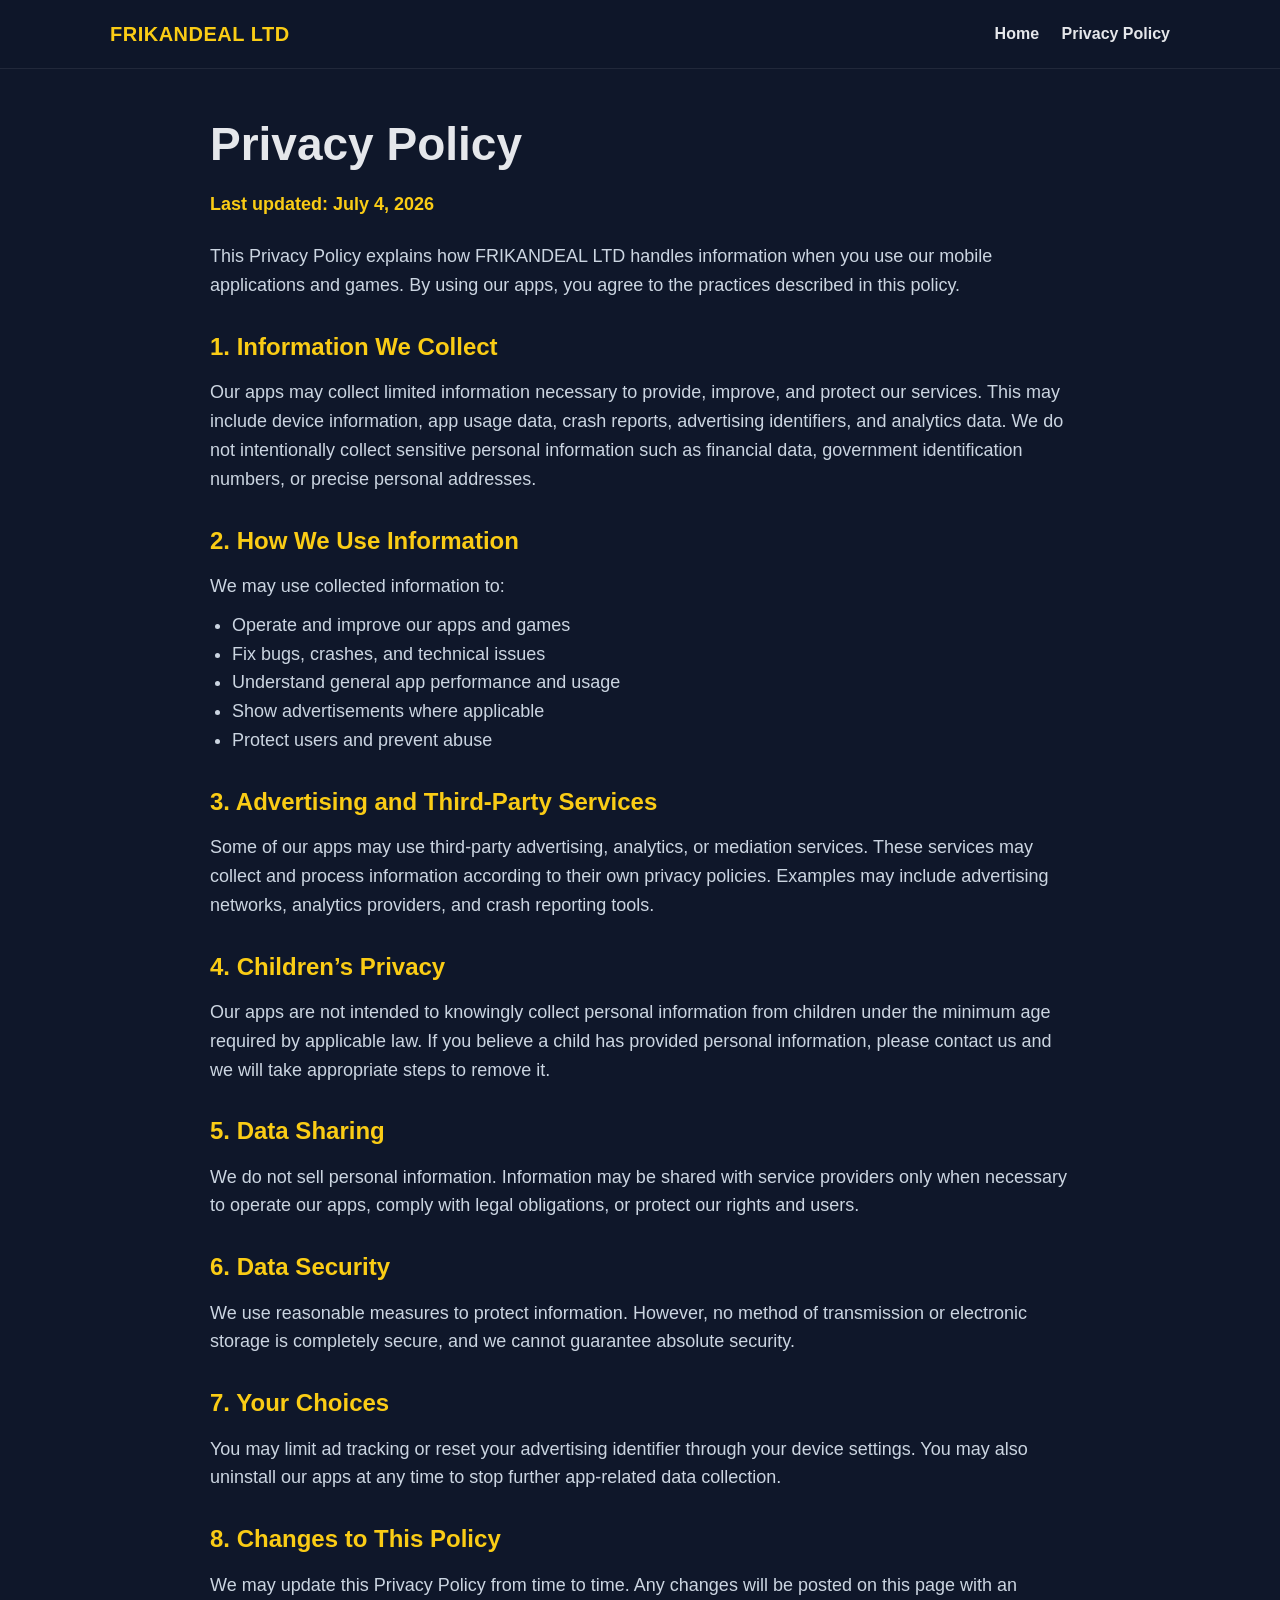
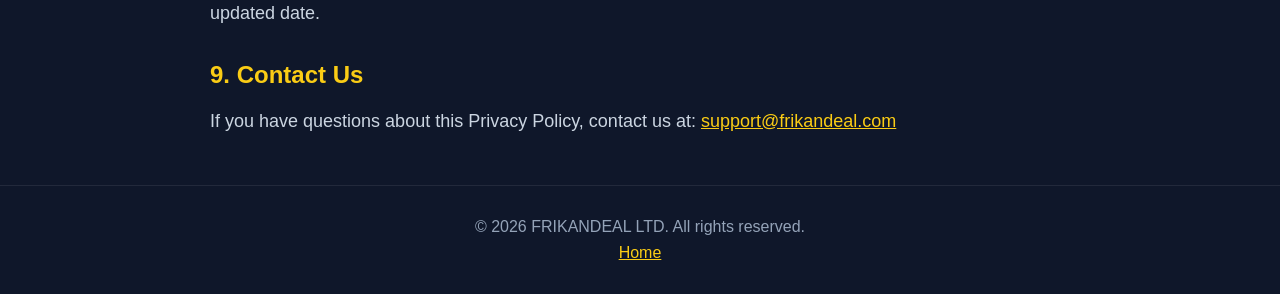
==== privacy.html @ 895f9fc6 "Add files via upload" ====
<!DOCTYPE html>
<html lang="en">
<head>
  <meta charset="UTF-8" />
  <meta name="viewport" content="width=device-width, initial-scale=1.0" />
  <title>Privacy Policy - FRIKANDEAL LTD</title>
  <meta name="description" content="Privacy Policy for FRIKANDEAL LTD mobile applications and games." />
  <link rel="stylesheet" href="style.css" />
</head>
<body>
  <header class="header">
    <nav class="nav">
      <a class="logo" href="index.html">FRIKANDEAL LTD</a>
      <div class="nav-links">
        <a href="index.html">Home</a>
        <a href="privacy.html">Privacy Policy</a>
      </div>
    </nav>
  </header>

  <main class="policy">
    <h1>Privacy Policy</h1>
    <p class="updated">Last updated: July 4, 2026</p>

    <p>
      This Privacy Policy explains how FRIKANDEAL LTD handles information when you use our mobile
      applications and games. By using our apps, you agree to the practices described in this policy.
    </p>

    <h2>1. Information We Collect</h2>
    <p>
      Our apps may collect limited information necessary to provide, improve, and protect our services.
      This may include device information, app usage data, crash reports, advertising identifiers, and
      analytics data. We do not intentionally collect sensitive personal information such as financial data,
      government identification numbers, or precise personal addresses.
    </p>

    <h2>2. How We Use Information</h2>
    <p>We may use collected information to:</p>
    <ul>
      <li>Operate and improve our apps and games</li>
      <li>Fix bugs, crashes, and technical issues</li>
      <li>Understand general app performance and usage</li>
      <li>Show advertisements where applicable</li>
      <li>Protect users and prevent abuse</li>
    </ul>

    <h2>3. Advertising and Third-Party Services</h2>
    <p>
      Some of our apps may use third-party advertising, analytics, or mediation services. These services may
      collect and process information according to their own privacy policies. Examples may include advertising
      networks, analytics providers, and crash reporting tools.
    </p>

    <h2>4. Children’s Privacy</h2>
    <p>
      Our apps are not intended to knowingly collect personal information from children under the minimum age
      required by applicable law. If you believe a child has provided personal information, please contact us and
      we will take appropriate steps to remove it.
    </p>

    <h2>5. Data Sharing</h2>
    <p>
      We do not sell personal information. Information may be shared with service providers only when necessary
      to operate our apps, comply with legal obligations, or protect our rights and users.
    </p>

    <h2>6. Data Security</h2>
    <p>
      We use reasonable measures to protect information. However, no method of transmission or electronic
      storage is completely secure, and we cannot guarantee absolute security.
    </p>

    <h2>7. Your Choices</h2>
    <p>
      You may limit ad tracking or reset your advertising identifier through your device settings. You may also
      uninstall our apps at any time to stop further app-related data collection.
    </p>

    <h2>8. Changes to This Policy</h2>
    <p>
      We may update this Privacy Policy from time to time. Any changes will be posted on this page with an
      updated date.
    </p>

    <h2>9. Contact Us</h2>
    <p>
      If you have questions about this Privacy Policy, contact us at:
      <a href="mailto:support@frikandeal.com">support@frikandeal.com</a>
    </p>
  </main>

  <footer class="footer">
    <p>© 2026 FRIKANDEAL LTD. All rights reserved.</p>
    <p><a href="index.html">Home</a></p>
  </footer>
</body>
</html>
---- style.css ----
* {
  box-sizing: border-box;
  margin: 0;
  padding: 0;
}

body {
  font-family: Arial, Helvetica, sans-serif;
  background: #0f172a;
  color: #e5e7eb;
  line-height: 1.6;
}

.header {
  background: rgba(15, 23, 42, 0.95);
  border-bottom: 1px solid rgba(255, 255, 255, 0.08);
  position: sticky;
  top: 0;
  z-index: 10;
}

.nav {
  max-width: 1100px;
  margin: auto;
  padding: 18px 20px;
  display: flex;
  justify-content: space-between;
  align-items: center;
}

.logo {
  color: #facc15;
  font-weight: 800;
  font-size: 20px;
  text-decoration: none;
  letter-spacing: 0.5px;
}

.nav-links a {
  color: #e5e7eb;
  text-decoration: none;
  margin-left: 18px;
  font-weight: 600;
}

.nav-links a:hover,
a:hover {
  color: #facc15;
}

.hero {
  min-height: 70vh;
  display: flex;
  align-items: center;
  justify-content: center;
  padding: 70px 20px;
  background:
    radial-gradient(circle at top left, rgba(250, 204, 21, 0.18), transparent 35%),
    radial-gradient(circle at bottom right, rgba(34, 197, 94, 0.15), transparent 35%);
}

.hero-content {
  max-width: 850px;
  text-align: center;
}

.badge {
  display: inline-block;
  padding: 8px 14px;
  border-radius: 999px;
  background: rgba(250, 204, 21, 0.12);
  color: #facc15;
  border: 1px solid rgba(250, 204, 21, 0.35);
  margin-bottom: 18px;
  font-weight: 700;
}

h1 {
  font-size: clamp(36px, 6vw, 66px);
  line-height: 1.1;
  margin-bottom: 20px;
}

h2 {
  color: #facc15;
  margin: 28px 0 12px;
}

h3 {
  color: #facc15;
  margin-bottom: 10px;
}

.hero p,
.section p,
.policy p,
.policy li {
  color: #cbd5e1;
  font-size: 18px;
}

.hero-actions {
  margin-top: 30px;
}

.btn {
  display: inline-block;
  padding: 13px 22px;
  border-radius: 10px;
  text-decoration: none;
  margin: 8px;
  font-weight: 700;
}

.primary {
  background: #facc15;
  color: #111827;
}

.secondary {
  border: 1px solid rgba(255, 255, 255, 0.25);
  color: #e5e7eb;
}

.section,
.cards,
.policy {
  max-width: 1100px;
  margin: auto;
  padding: 50px 20px;
}

.cards {
  display: grid;
  grid-template-columns: repeat(3, 1fr);
  gap: 20px;
}

.card {
  background: rgba(255, 255, 255, 0.06);
  border: 1px solid rgba(255, 255, 255, 0.08);
  padding: 24px;
  border-radius: 16px;
}

.policy {
  max-width: 900px;
}

.policy h1 {
  font-size: 46px;
}

.policy ul {
  margin-left: 22px;
  margin-top: 10px;
}

.updated {
  color: #facc15 !important;
  font-weight: 700;
  margin-bottom: 24px;
}

a {
  color: #facc15;
}

.footer {
  text-align: center;
  padding: 28px 20px;
  border-top: 1px solid rgba(255, 255, 255, 0.08);
  color: #94a3b8;
}

@media (max-width: 760px) {
  .nav {
    flex-direction: column;
    gap: 12px;
  }

  .nav-links a {
    margin: 0 8px;
  }

  .cards {
    grid-template-columns: 1fr;
  }
}
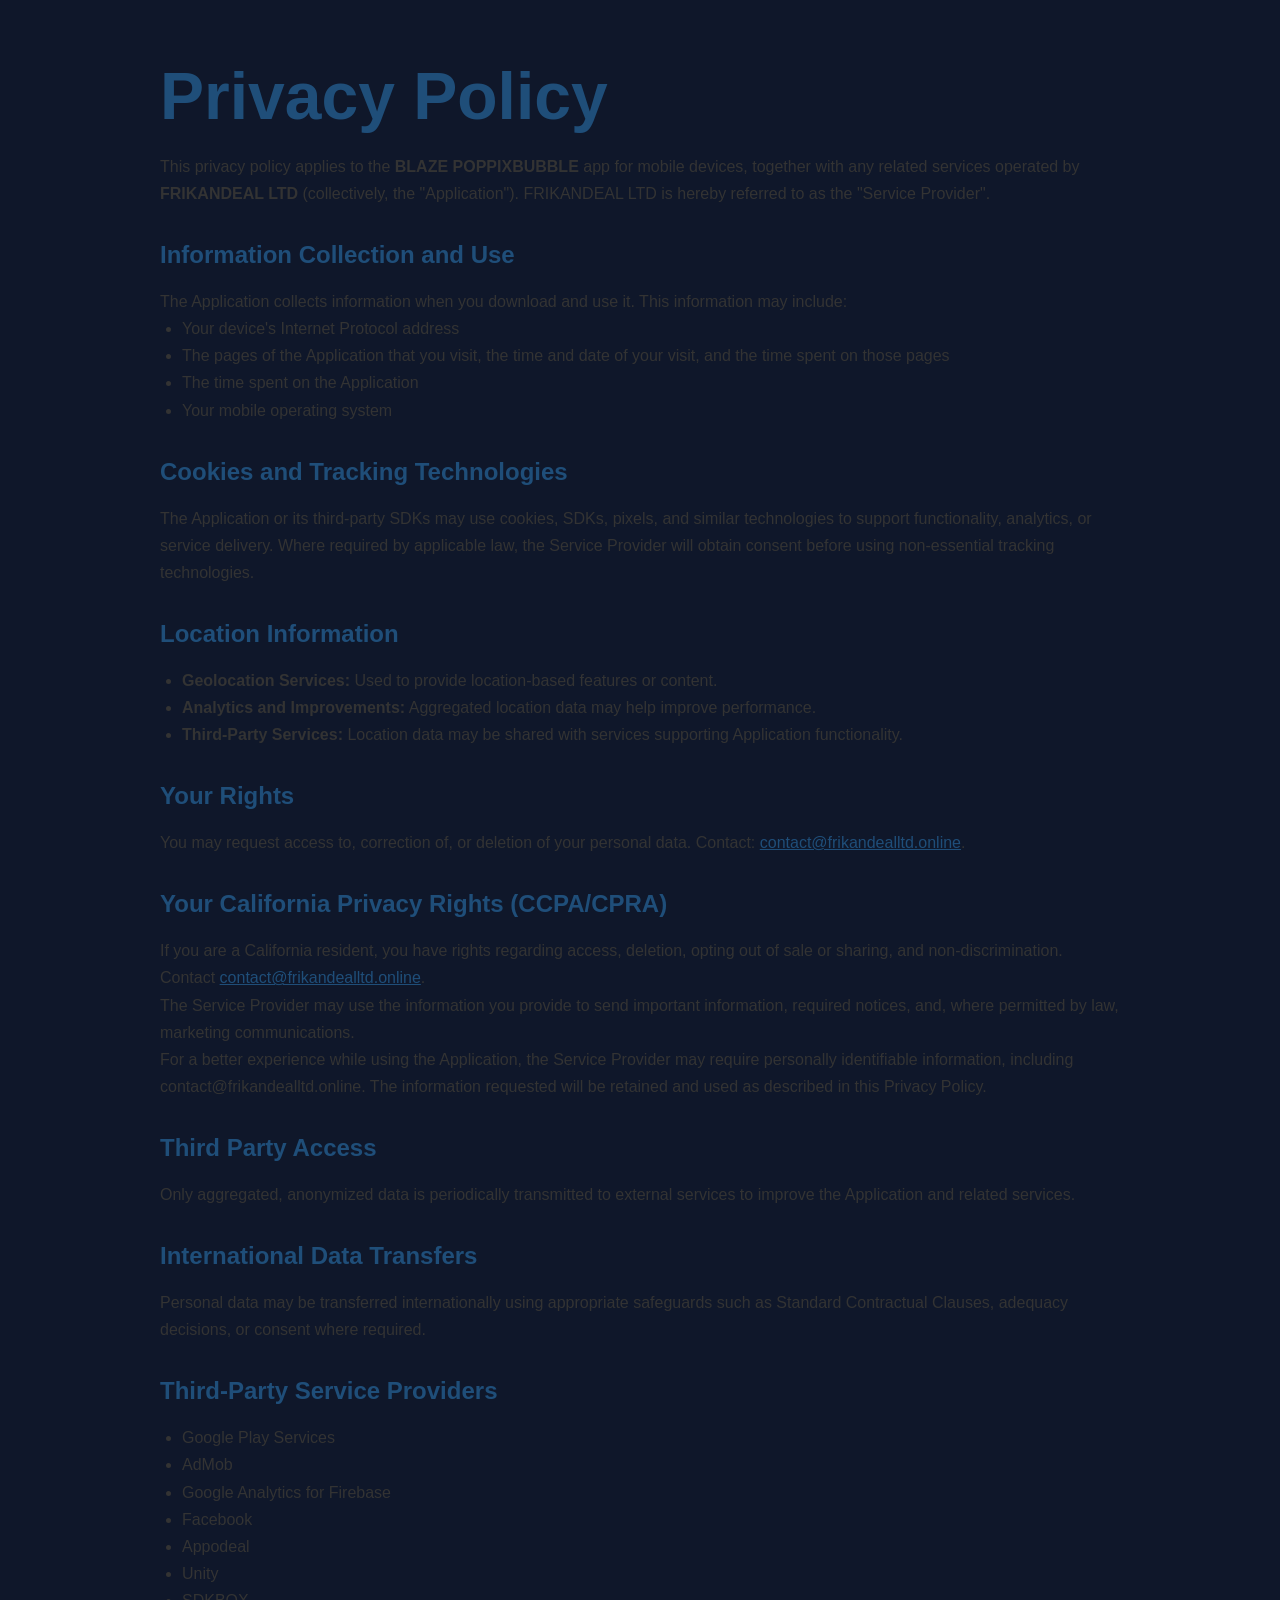
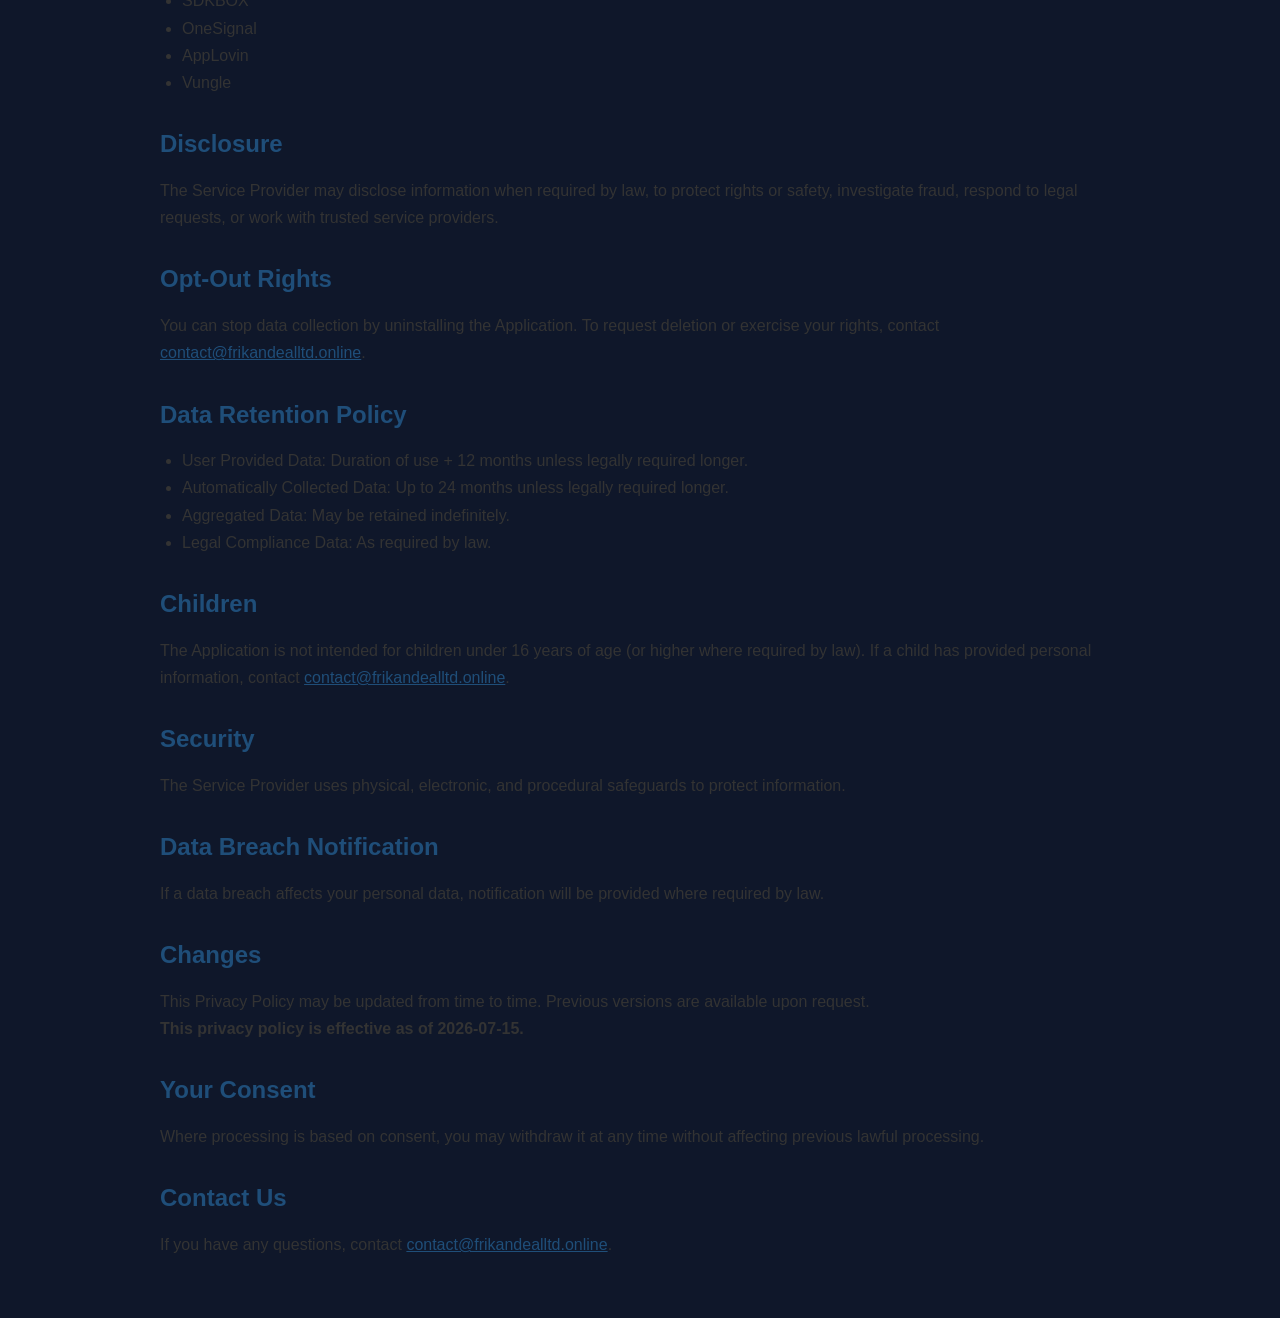
==== commit 4265291b: "privacy.html" ====
--- a/privacy.html
+++ b/privacy.html
@@ -1,98 +1,104 @@
 <!DOCTYPE html>
 <html lang="en">
 <head>
-  <meta charset="UTF-8" />
-  <meta name="viewport" content="width=device-width, initial-scale=1.0" />
-  <title>Privacy Policy - FRIKANDEAL LTD</title>
-  <meta name="description" content="Privacy Policy for FRIKANDEAL LTD mobile applications and games." />
-  <link rel="stylesheet" href="style.css" />
+<meta charset="UTF-8">
+<meta name="viewport" content="width=device-width, initial-scale=1.0">
+<title>Privacy Policy - FRIKANDEAL LTD</title>
+<link rel="stylesheet" href="style.css">
+<style>
+body{font-family:Arial,sans-serif;line-height:1.7;max-width:1000px;margin:40px auto;padding:20px;color:#333}
+h1,h2{color:#1f4e79}
+a{color:#1f4e79}
+ul{padding-left:22px}
+</style>
 </head>
 <body>
-  <header class="header">
-    <nav class="nav">
-      <a class="logo" href="index.html">FRIKANDEAL LTD</a>
-      <div class="nav-links">
-        <a href="index.html">Home</a>
-        <a href="privacy.html">Privacy Policy</a>
-      </div>
-    </nav>
-  </header>
+<h1>Privacy Policy</h1>
 
-  <main class="policy">
-    <h1>Privacy Policy</h1>
-    <p class="updated">Last updated: July 4, 2026</p>
+<p>This privacy policy applies to the <strong>BLAZE POPPIXBUBBLE</strong> app for mobile devices, together with any related services operated by <strong>FRIKANDEAL LTD</strong> (collectively, the "Application"). FRIKANDEAL LTD is hereby referred to as the "Service Provider".</p>
 
-    <p>
-      This Privacy Policy explains how FRIKANDEAL LTD handles information when you use our mobile
-      applications and games. By using our apps, you agree to the practices described in this policy.
-    </p>
+<h2>Information Collection and Use</h2>
+<p>The Application collects information when you download and use it. This information may include:</p>
+<ul>
+<li>Your device's Internet Protocol address</li>
+<li>The pages of the Application that you visit, the time and date of your visit, and the time spent on those pages</li>
+<li>The time spent on the Application</li>
+<li>Your mobile operating system</li>
+</ul>
 
-    <h2>1. Information We Collect</h2>
-    <p>
-      Our apps may collect limited information necessary to provide, improve, and protect our services.
-      This may include device information, app usage data, crash reports, advertising identifiers, and
-      analytics data. We do not intentionally collect sensitive personal information such as financial data,
-      government identification numbers, or precise personal addresses.
-    </p>
+<h2>Cookies and Tracking Technologies</h2>
+<p>The Application or its third-party SDKs may use cookies, SDKs, pixels, and similar technologies to support functionality, analytics, or service delivery. Where required by applicable law, the Service Provider will obtain consent before using non-essential tracking technologies.</p>
 
-    <h2>2. How We Use Information</h2>
-    <p>We may use collected information to:</p>
-    <ul>
-      <li>Operate and improve our apps and games</li>
-      <li>Fix bugs, crashes, and technical issues</li>
-      <li>Understand general app performance and usage</li>
-      <li>Show advertisements where applicable</li>
-      <li>Protect users and prevent abuse</li>
-    </ul>
+<h2>Location Information</h2>
+<ul>
+<li><strong>Geolocation Services:</strong> Used to provide location-based features or content.</li>
+<li><strong>Analytics and Improvements:</strong> Aggregated location data may help improve performance.</li>
+<li><strong>Third-Party Services:</strong> Location data may be shared with services supporting Application functionality.</li>
+</ul>
 
-    <h2>3. Advertising and Third-Party Services</h2>
-    <p>
-      Some of our apps may use third-party advertising, analytics, or mediation services. These services may
-      collect and process information according to their own privacy policies. Examples may include advertising
-      networks, analytics providers, and crash reporting tools.
-    </p>
+<h2>Your Rights</h2>
+<p>You may request access to, correction of, or deletion of your personal data. Contact: <a href="mailto:contact@frikandealltd.online">contact@frikandealltd.online</a>.</p>
 
-    <h2>4. Children’s Privacy</h2>
-    <p>
-      Our apps are not intended to knowingly collect personal information from children under the minimum age
-      required by applicable law. If you believe a child has provided personal information, please contact us and
-      we will take appropriate steps to remove it.
-    </p>
+<h2>Your California Privacy Rights (CCPA/CPRA)</h2>
+<p>If you are a California resident, you have rights regarding access, deletion, opting out of sale or sharing, and non-discrimination. Contact <a href="mailto:contact@frikandealltd.online">contact@frikandealltd.online</a>.</p>
 
-    <h2>5. Data Sharing</h2>
-    <p>
-      We do not sell personal information. Information may be shared with service providers only when necessary
-      to operate our apps, comply with legal obligations, or protect our rights and users.
-    </p>
+<p>The Service Provider may use the information you provide to send important information, required notices, and, where permitted by law, marketing communications.</p>
 
-    <h2>6. Data Security</h2>
-    <p>
-      We use reasonable measures to protect information. However, no method of transmission or electronic
-      storage is completely secure, and we cannot guarantee absolute security.
-    </p>
+<p>For a better experience while using the Application, the Service Provider may require personally identifiable information, including contact@frikandealltd.online. The information requested will be retained and used as described in this Privacy Policy.</p>
 
-    <h2>7. Your Choices</h2>
-    <p>
-      You may limit ad tracking or reset your advertising identifier through your device settings. You may also
-      uninstall our apps at any time to stop further app-related data collection.
-    </p>
+<h2>Third Party Access</h2>
+<p>Only aggregated, anonymized data is periodically transmitted to external services to improve the Application and related services.</p>
 
-    <h2>8. Changes to This Policy</h2>
-    <p>
-      We may update this Privacy Policy from time to time. Any changes will be posted on this page with an
-      updated date.
-    </p>
+<h2>International Data Transfers</h2>
+<p>Personal data may be transferred internationally using appropriate safeguards such as Standard Contractual Clauses, adequacy decisions, or consent where required.</p>
 
-    <h2>9. Contact Us</h2>
-    <p>
-      If you have questions about this Privacy Policy, contact us at:
-      <a href="mailto:support@frikandeal.com">support@frikandeal.com</a>
-    </p>
-  </main>
+<h2>Third-Party Service Providers</h2>
+<ul>
+<li>Google Play Services</li>
+<li>AdMob</li>
+<li>Google Analytics for Firebase</li>
+<li>Facebook</li>
+<li>Appodeal</li>
+<li>Unity</li>
+<li>SDKBOX</li>
+<li>OneSignal</li>
+<li>AppLovin</li>
+<li>Vungle</li>
+</ul>
 
-  <footer class="footer">
-    <p>© 2026 FRIKANDEAL LTD. All rights reserved.</p>
-    <p><a href="index.html">Home</a></p>
-  </footer>
+<h2>Disclosure</h2>
+<p>The Service Provider may disclose information when required by law, to protect rights or safety, investigate fraud, respond to legal requests, or work with trusted service providers.</p>
+
+<h2>Opt-Out Rights</h2>
+<p>You can stop data collection by uninstalling the Application. To request deletion or exercise your rights, contact <a href="mailto:contact@frikandealltd.online">contact@frikandealltd.online</a>.</p>
+
+<h2>Data Retention Policy</h2>
+<ul>
+<li>User Provided Data: Duration of use + 12 months unless legally required longer.</li>
+<li>Automatically Collected Data: Up to 24 months unless legally required longer.</li>
+<li>Aggregated Data: May be retained indefinitely.</li>
+<li>Legal Compliance Data: As required by law.</li>
+</ul>
+
+<h2>Children</h2>
+<p>The Application is not intended for children under 16 years of age (or higher where required by law). If a child has provided personal information, contact <a href="mailto:contact@frikandealltd.online">contact@frikandealltd.online</a>.</p>
+
+<h2>Security</h2>
+<p>The Service Provider uses physical, electronic, and procedural safeguards to protect information.</p>
+
+<h2>Data Breach Notification</h2>
+<p>If a data breach affects your personal data, notification will be provided where required by law.</p>
+
+<h2>Changes</h2>
+<p>This Privacy Policy may be updated from time to time. Previous versions are available upon request.</p>
+
+<p><strong>This privacy policy is effective as of 2026-07-15.</strong></p>
+
+<h2>Your Consent</h2>
+<p>Where processing is based on consent, you may withdraw it at any time without affecting previous lawful processing.</p>
+
+<h2>Contact Us</h2>
+<p>If you have any questions, contact <a href="mailto:contact@frikandealltd.online">contact@frikandealltd.online</a>.</p>
+
 </body>
 </html>
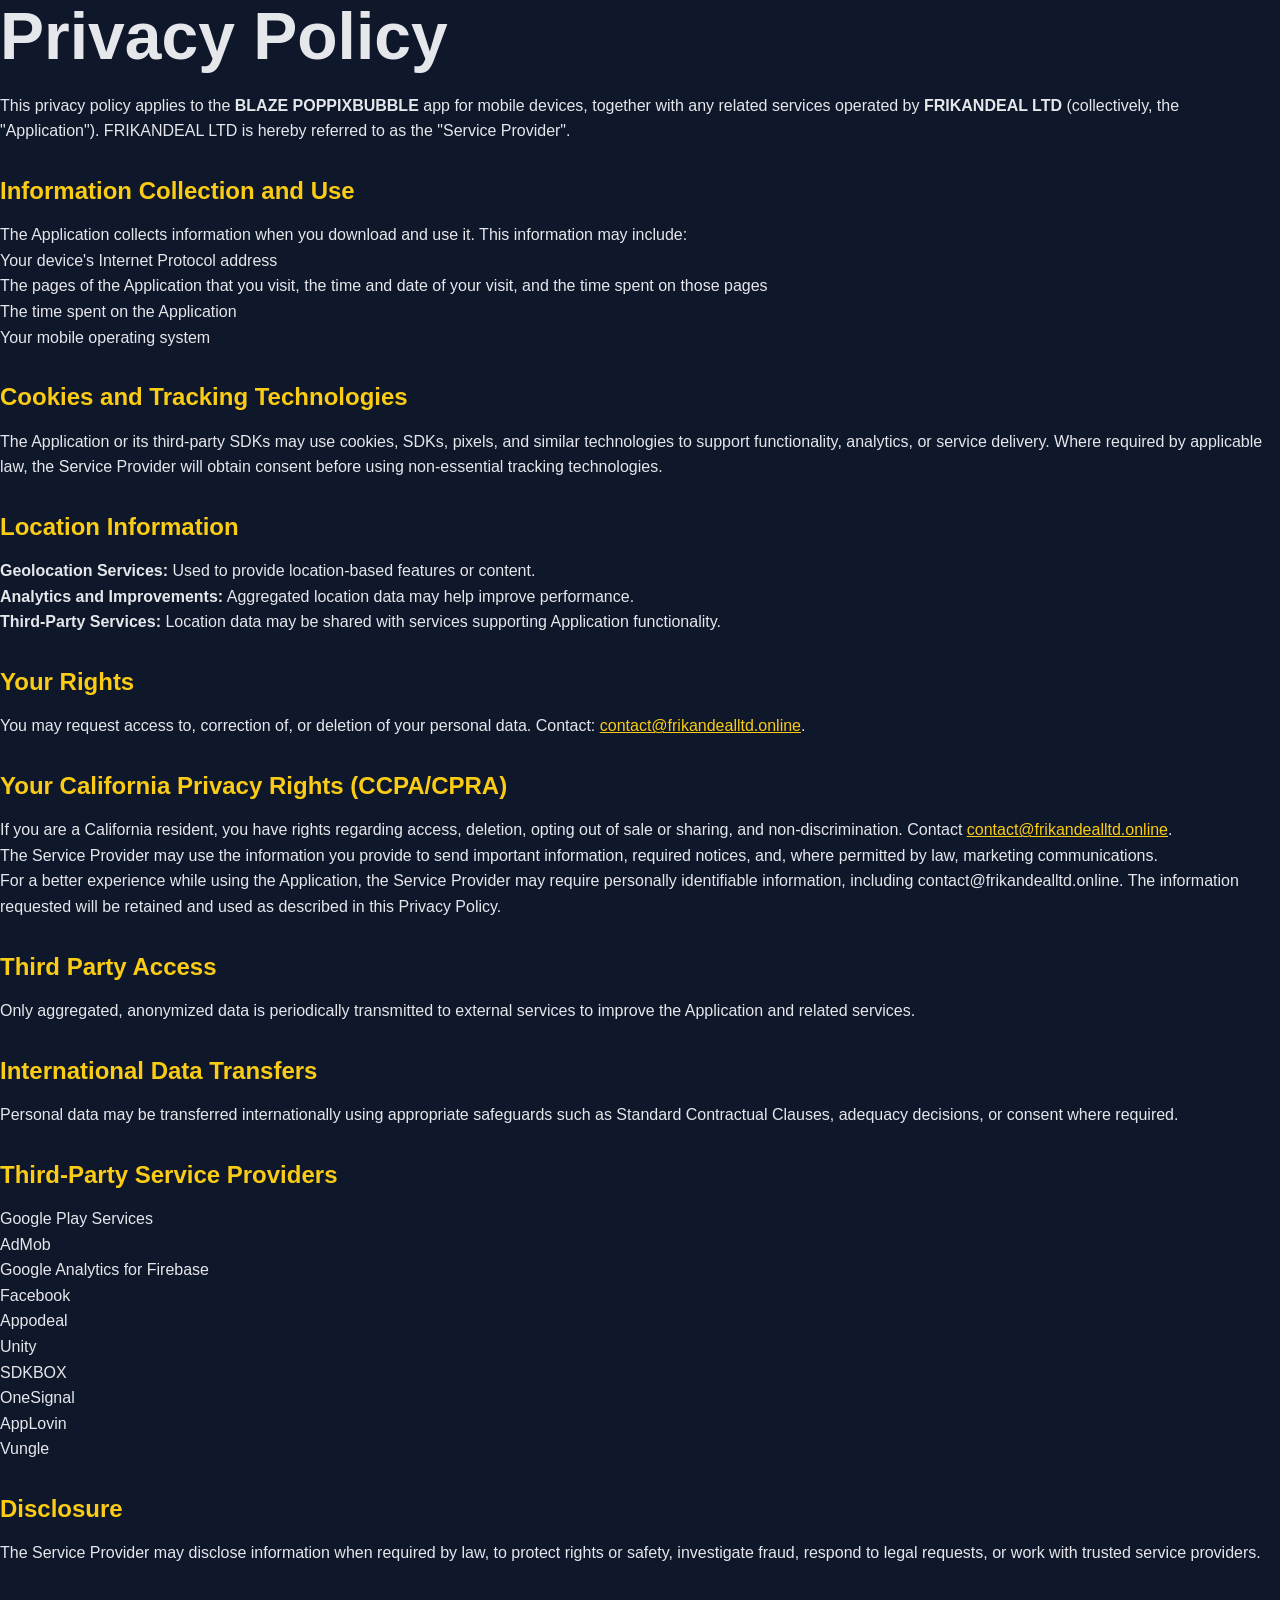
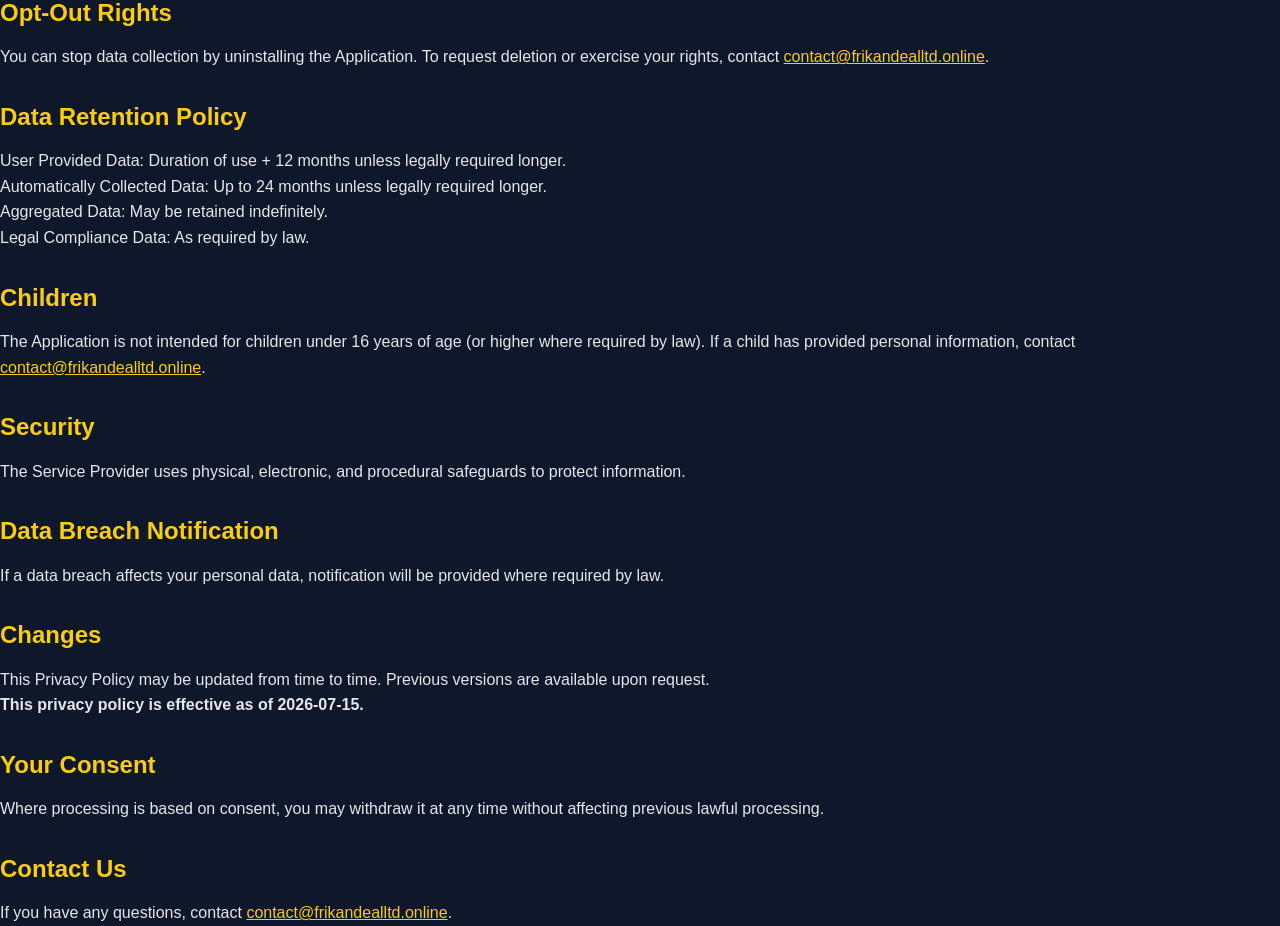
==== commit 9a472bcf: "privacy.html" ====
--- a/privacy.html
+++ b/privacy.html
@@ -5,12 +5,6 @@
 <meta name="viewport" content="width=device-width, initial-scale=1.0">
 <title>Privacy Policy - FRIKANDEAL LTD</title>
 <link rel="stylesheet" href="style.css">
-<style>
-body{font-family:Arial,sans-serif;line-height:1.7;max-width:1000px;margin:40px auto;padding:20px;color:#333}
-h1,h2{color:#1f4e79}
-a{color:#1f4e79}
-ul{padding-left:22px}
-</style>
 </head>
 <body>
 <h1>Privacy Policy</h1>
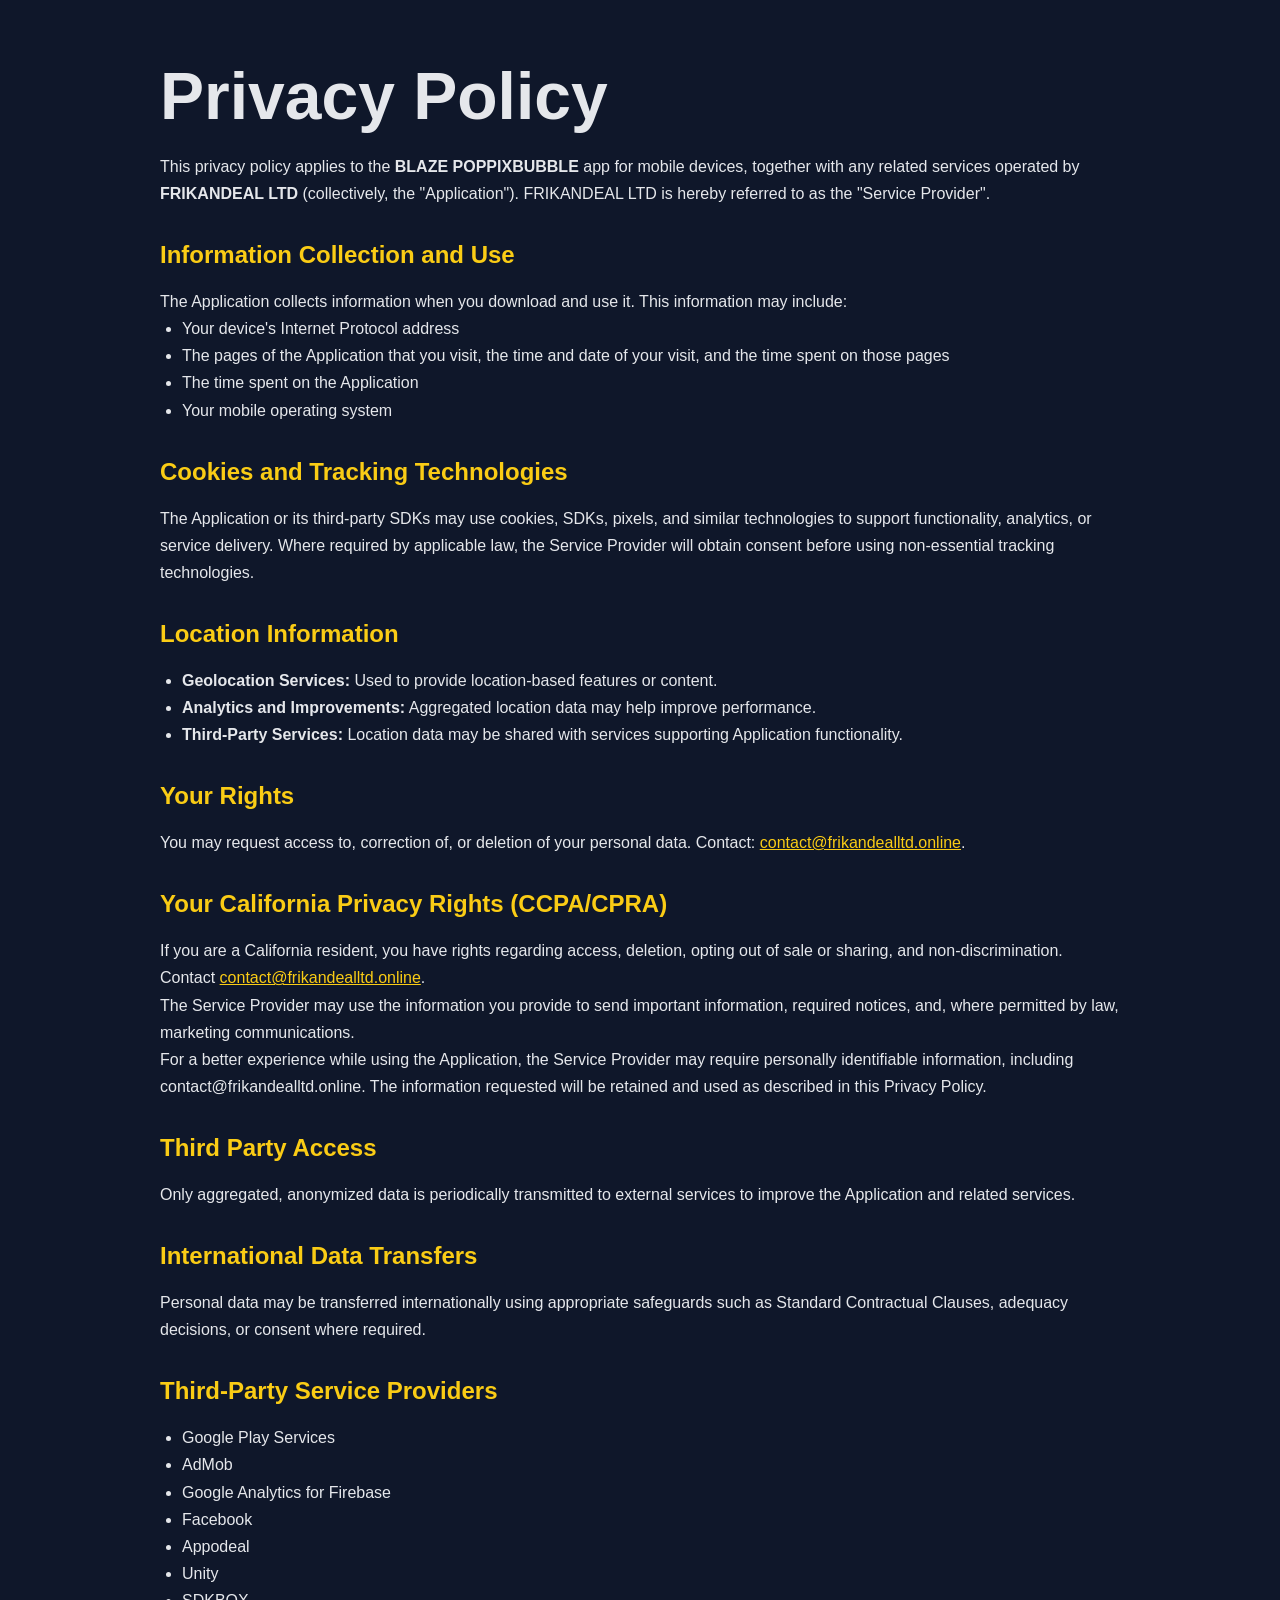
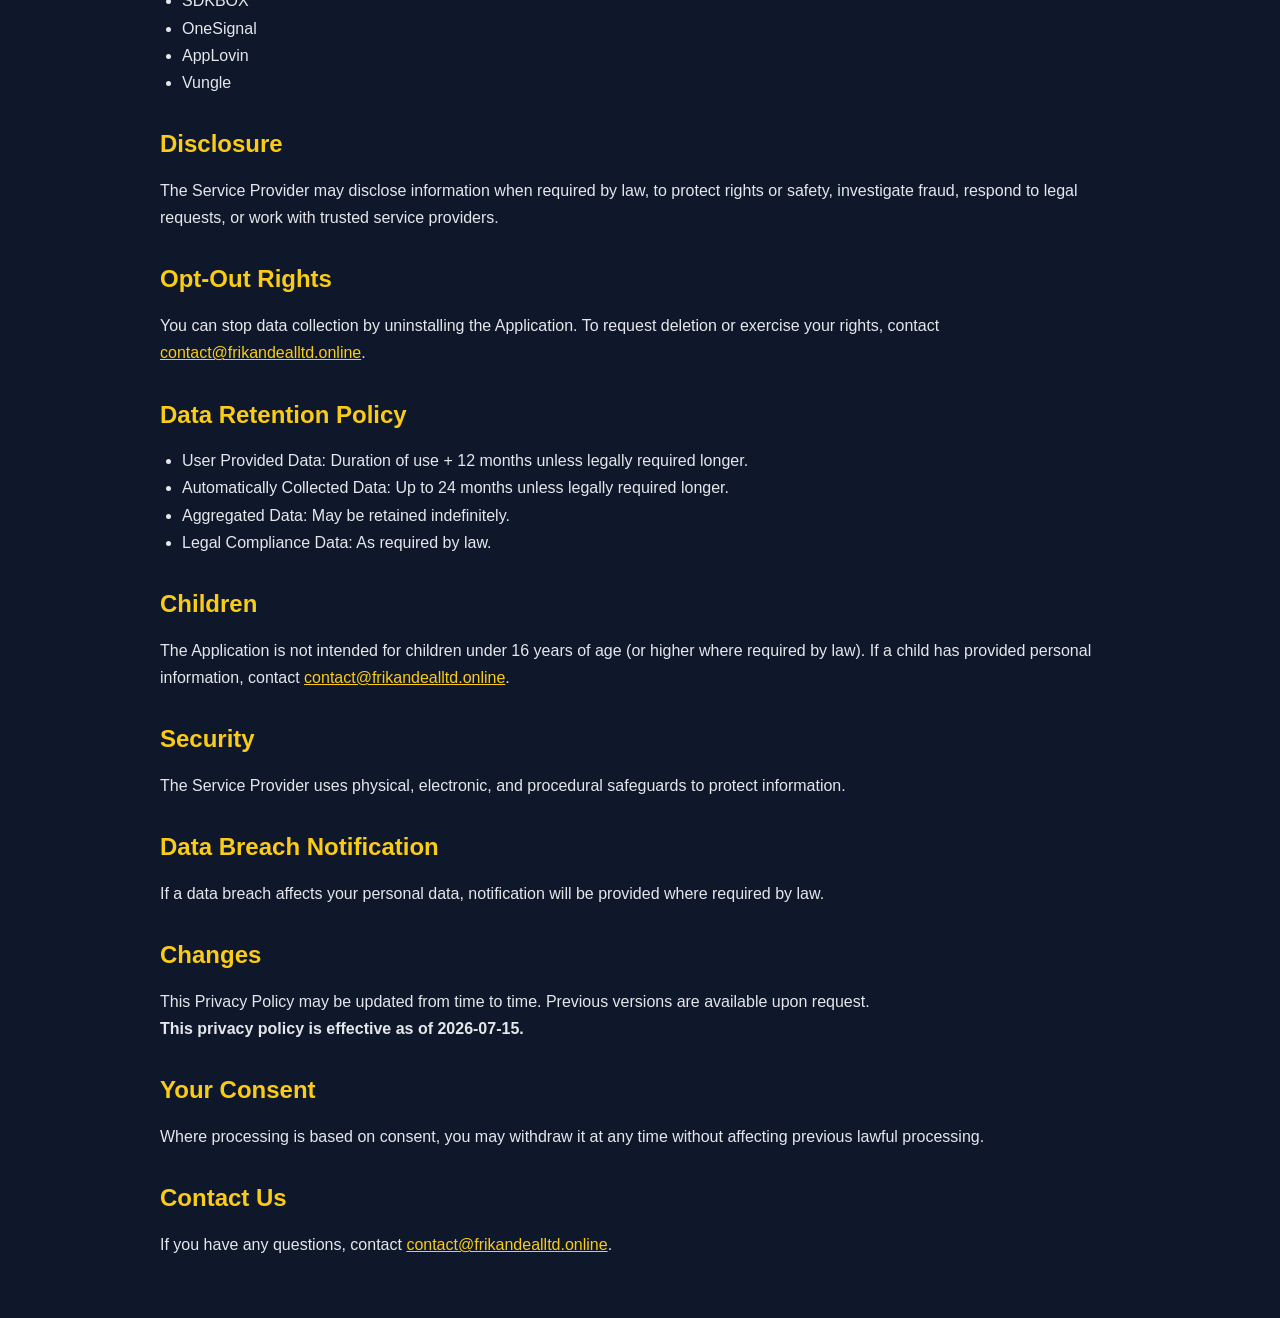
==== commit 6bb53b93: "privacy.html" ====
--- a/privacy.html
+++ b/privacy.html
@@ -5,6 +5,10 @@
 <meta name="viewport" content="width=device-width, initial-scale=1.0">
 <title>Privacy Policy - FRIKANDEAL LTD</title>
 <link rel="stylesheet" href="style.css">
+<style>
+body{font-family:Arial,sans-serif;line-height:1.7;max-width:1000px;margin:40px auto;padding:20px}
+ul{padding-left:22px}
+</style>
 </head>
 <body>
 <h1>Privacy Policy</h1>
